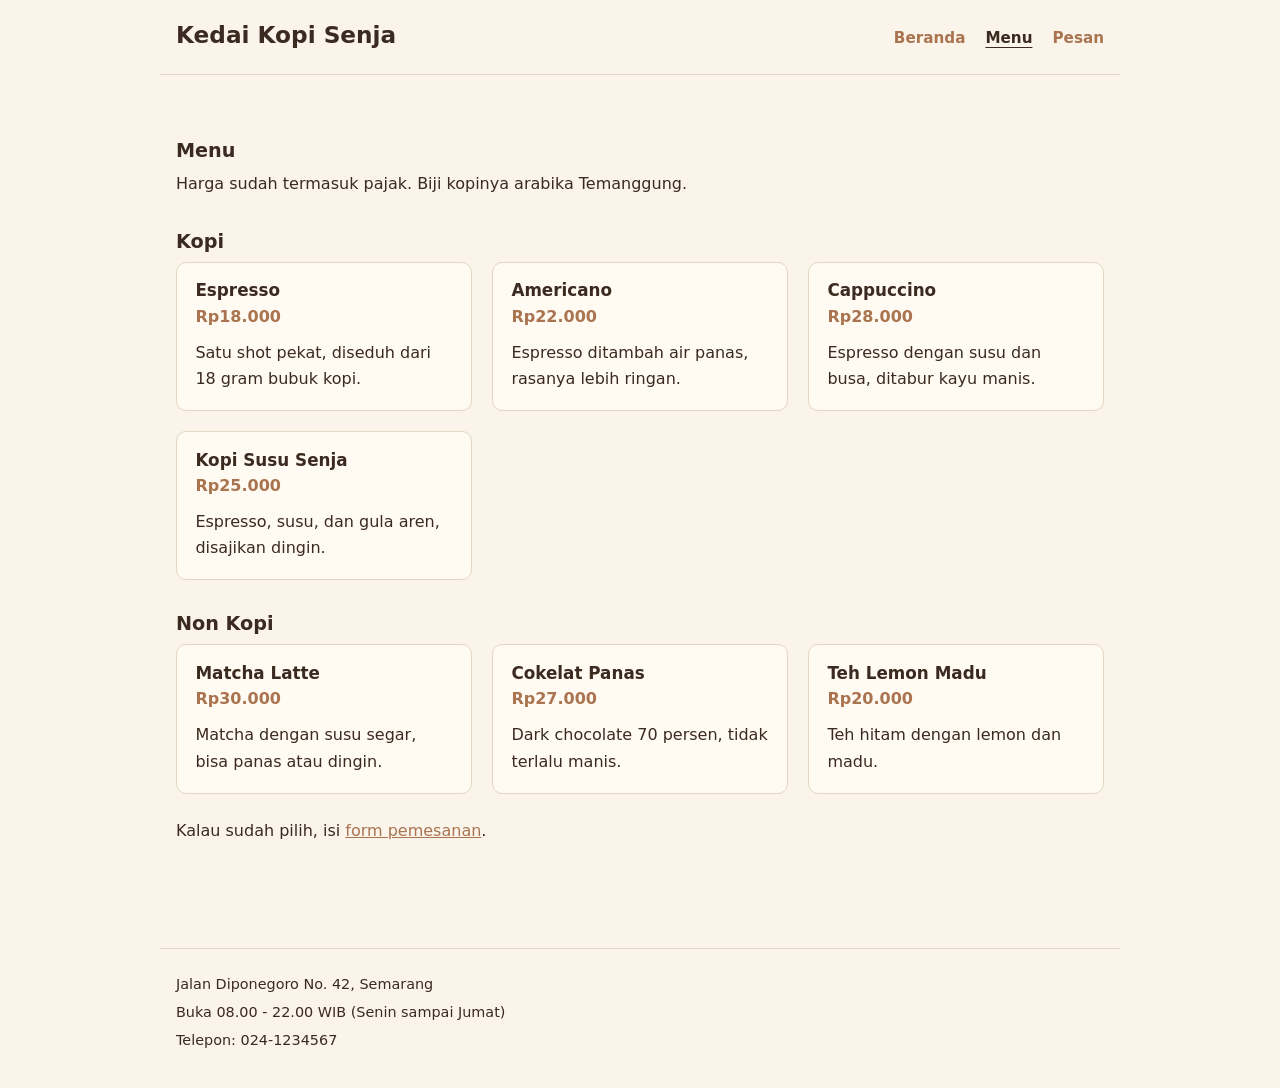
==== menu.html @ 79bfb61e "Tambah CSS dan tata letak responsif untuk tiga halaman" ====
<!doctype html>
<html lang="id">
  <head>
    <meta charset="utf-8" />
    <meta name="viewport" content="width=device-width, initial-scale=1" />
    <title>Kedai Kopi Senja - Menu</title>
    <link rel="stylesheet" href="css/style.css" />
  </head>
  <body>
    <header>
      <h1>Kedai Kopi Senja</h1>
      <nav>
        <ul>
          <li><a href="index.html">Beranda</a></li>
          <li><a class="aktif" href="menu.html">Menu</a></li>
          <li><a href="pesan.html">Pesan</a></li>
        </ul>
      </nav>
    </header>

    <main>
      <h2>Menu</h2>
      <p>Harga sudah termasuk pajak. Biji kopinya arabika Temanggung.</p>

      <section>
        <h2>Kopi</h2>
        <div class="daftar-menu">
          <article class="kartu">
            <h3>Espresso</h3>
            <p class="harga">Rp18.000</p>
            <p>Satu shot pekat, diseduh dari 18 gram bubuk kopi.</p>
          </article>
          <article class="kartu">
            <h3>Americano</h3>
            <p class="harga">Rp22.000</p>
            <p>Espresso ditambah air panas, rasanya lebih ringan.</p>
          </article>
          <article class="kartu">
            <h3>Cappuccino</h3>
            <p class="harga">Rp28.000</p>
            <p>Espresso dengan susu dan busa, ditabur kayu manis.</p>
          </article>
          <article class="kartu">
            <h3>Kopi Susu Senja</h3>
            <p class="harga">Rp25.000</p>
            <p>Espresso, susu, dan gula aren, disajikan dingin.</p>
          </article>
        </div>
      </section>

      <section>
        <h2>Non Kopi</h2>
        <div class="daftar-menu">
          <article class="kartu">
            <h3>Matcha Latte</h3>
            <p class="harga">Rp30.000</p>
            <p>Matcha dengan susu segar, bisa panas atau dingin.</p>
          </article>
          <article class="kartu">
            <h3>Cokelat Panas</h3>
            <p class="harga">Rp27.000</p>
            <p>Dark chocolate 70 persen, tidak terlalu manis.</p>
          </article>
          <article class="kartu">
            <h3>Teh Lemon Madu</h3>
            <p class="harga">Rp20.000</p>
            <p>Teh hitam dengan lemon dan madu.</p>
          </article>
        </div>
      </section>

      <p>Kalau sudah pilih, isi <a href="pesan.html">form pemesanan</a>.</p>
    </main>

    <footer>
      <p>Jalan Diponegoro No. 42, Semarang</p>
      <p>Buka 08.00 - 22.00 WIB (Senin sampai Jumat)</p>
      <p>Telepon: 024-1234567</p>
    </footer>
  </body>
</html>
---- css/style.css ----
/* ---------- Dasar ---------- */

*,
*::before,
*::after {
  box-sizing: border-box;
}

:root {
  --kopi: #3b2a20;
  --krem: #faf4ea;
  --tanah: #a9744f;
  --garis: #e3d6c4;
}

body {
  margin: 0;
  font-family: "Segoe UI", system-ui, sans-serif;
  font-size: 1rem;
  line-height: 1.65;
  color: var(--kopi);
  background-color: var(--krem);
}

h1,
h2,
h3 {
  margin: 0 0 0.5rem;
  line-height: 1.25;
}

h1 {
  font-size: 1.45rem;
}

h2 {
  margin-top: 2rem;
  font-size: 1.2rem;
}

h3 {
  font-size: 1.05rem;
}

p {
  margin: 0 0 1rem;
}

a {
  color: var(--tanah);
}

a:hover {
  color: var(--kopi);
}

a:focus-visible {
  outline: 2px solid var(--tanah);
  outline-offset: 2px;
}

img {
  display: block;
  max-width: 100%;
  height: auto;
}

.foto-kedai {
  margin: 1.5rem 0;
  border-radius: 10px;
}

/* Lebar isi dibatasi lalu ditaruh di tengah layar. */
header,
main,
footer {
  max-width: 960px;
  margin-inline: auto;
  padding-inline: 1rem;
}

/* ---------- Header dan navigasi ---------- */

header {
  padding-block: 1.25rem;
  border-bottom: 1px solid var(--garis);
}

header h1 {
  margin-bottom: 0.75rem;
}

/* Ponsel: judul di atas, link nav di bawahnya. */
nav ul {
  display: flex;
  flex-wrap: wrap;
  gap: 0.25rem 1.25rem;
  margin: 0;
  padding: 0;
  list-style: none;
}

nav a {
  display: inline-block;
  padding-block: 0.2rem;
  font-size: 0.95rem;
  font-weight: 600;
  text-decoration: none;
}

nav a:hover {
  color: var(--kopi);
  text-decoration: underline;
  text-underline-offset: 4px;
}

nav a.aktif {
  color: var(--kopi);
  text-decoration: underline;
  text-underline-offset: 4px;
}

main {
  padding-block: 1.5rem 2rem;
}

main ul {
  margin: 0 0 1rem;
  padding-left: 1.15rem;
}

main ul li {
  margin-bottom: 0.25rem;
}

footer {
  margin-top: 2.5rem;
  padding-block: 1.5rem 2rem;
  border-top: 1px solid var(--garis);
  font-size: 0.9rem;
}

footer p {
  margin: 0 0 0.25rem;
}

/* Tablet dan laptop: judul kiri, nav kanan. */
@media (min-width: 768px) {
  header {
    display: flex;
    align-items: baseline;
    justify-content: space-between;
    gap: 2rem;
  }

  header h1 {
    margin-bottom: 0;
  }

  main {
    padding-block: 2rem 3rem;
  }
}

/* ---------- Card menu ---------- */

/* Ponsel dulu: satu kolom. */
.daftar-menu {
  display: grid;
  grid-template-columns: 1fr;
  gap: 1rem;
  margin: 0 0 1.5rem;
}

.kartu {
  padding: 1.1rem 1.15rem;
  background-color: #fffaf2;
  border: 1px solid var(--garis);
  border-radius: 10px;
}

.kartu h3 {
  margin-bottom: 0.15rem;
}

.kartu .harga {
  margin-bottom: 0.6rem;
  font-weight: 700;
  color: var(--tanah);
}

.kartu p:last-child {
  margin-bottom: 0;
}

@media (min-width: 600px) {
  .daftar-menu {
    grid-template-columns: repeat(2, 1fr);
  }
}

@media (min-width: 960px) {
  .daftar-menu {
    grid-template-columns: repeat(3, 1fr);
    gap: 1.25rem;
  }
}

/* ---------- Form pemesanan ---------- */

form {
  max-width: 36rem;
  margin-bottom: 1rem;
}

form p {
  margin: 0 0 1.1rem;
}

label {
  display: block;
  margin-bottom: 0.35rem;
  font-weight: 600;
}

input,
select,
textarea {
  width: 100%;
  padding: 0.6rem 0.7rem;
  font-family: inherit;
  font-size: 1rem;
  color: var(--kopi);
  background-color: #fffaf2;
  border: 1px solid var(--garis);
  border-radius: 6px;
}

input:focus,
select:focus,
textarea:focus {
  outline: 2px solid var(--tanah);
  outline-offset: 1px;
}

textarea {
  min-height: 6rem;
  resize: vertical;
}

fieldset {
  margin: 0 0 1.1rem;
  padding: 0.75rem 1rem;
  border: 1px solid var(--garis);
  border-radius: 8px;
}

legend {
  padding-inline: 0.35rem;
  font-weight: 600;
}

.pilihan {
  display: flex;
  align-items: center;
  gap: 0.5rem;
  margin-bottom: 0.4rem;
  font-weight: 400;
}

.pilihan:last-child {
  margin-bottom: 0;
}

.pilihan input {
  width: auto;
}

button {
  padding: 0.7rem 1.6rem;
  font-family: inherit;
  font-size: 1rem;
  font-weight: 600;
  color: var(--krem);
  background-color: var(--tanah);
  border: 0;
  border-radius: 6px;
  cursor: pointer;
}

button:hover {
  background-color: var(--kopi);
}

button:focus-visible {
  outline: 2px solid var(--kopi);
  outline-offset: 2px;
}
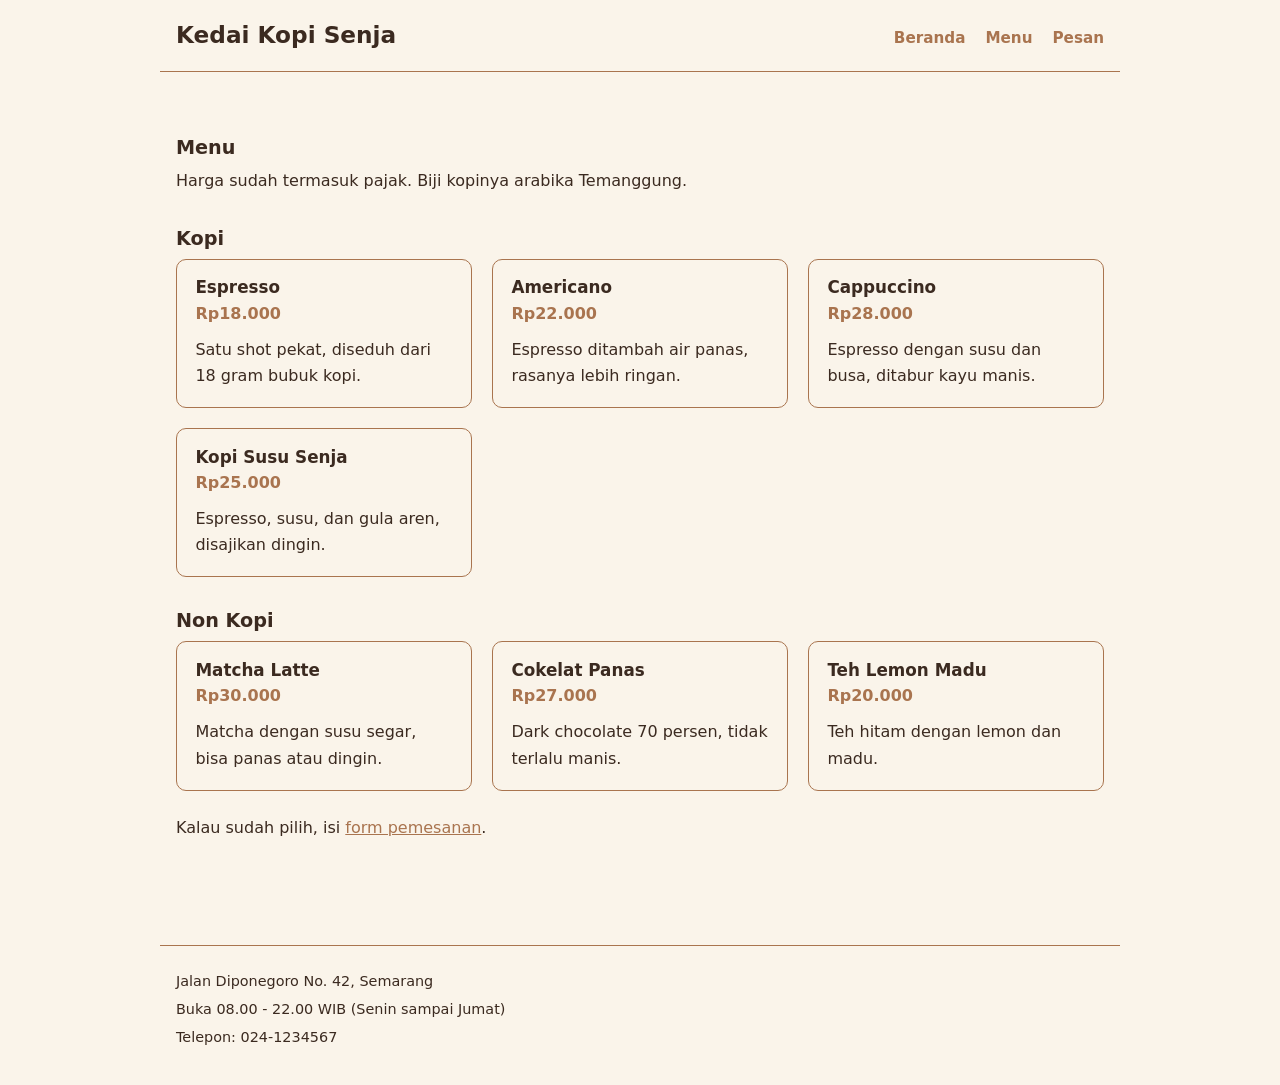
==== commit 4155eba4: "Rapikan CSS: cukup tiga warna dan hapus penanda nav aktif" ====
--- a/menu.html
+++ b/menu.html
@@ -12,7 +12,7 @@
       <nav>
         <ul>
           <li><a href="index.html">Beranda</a></li>
-          <li><a class="aktif" href="menu.html">Menu</a></li>
+          <li><a href="menu.html">Menu</a></li>
           <li><a href="pesan.html">Pesan</a></li>
         </ul>
       </nav>
--- a/css/style.css
+++ b/css/style.css
@@ -1,16 +1,14 @@
-/* ---------- Dasar ---------- */
+/* Tiga warna utama: cokelat tua, krem, dan tanah. */
+:root {
+  --kopi: #3b2a20;
+  --krem: #faf4ea;
+  --tanah: #a9744f;
+}
 
 *,
 *::before,
 *::after {
   box-sizing: border-box;
-}
-
-:root {
-  --kopi: #3b2a20;
-  --krem: #faf4ea;
-  --tanah: #a9744f;
-  --garis: #e3d6c4;
 }
 
 body {
@@ -54,23 +52,18 @@
   color: var(--kopi);
 }
 
-a:focus-visible {
-  outline: 2px solid var(--tanah);
-  outline-offset: 2px;
-}
-
 img {
   display: block;
   max-width: 100%;
   height: auto;
 }
 
-.foto-kedai {
+main img {
   margin: 1.5rem 0;
   border-radius: 10px;
 }
 
-/* Lebar isi dibatasi lalu ditaruh di tengah layar. */
+/* Isi dibatasi 960px lalu ditaruh di tengah. */
 header,
 main,
 footer {
@@ -79,18 +72,17 @@
   padding-inline: 1rem;
 }
 
-/* ---------- Header dan navigasi ---------- */
+/* Header dan navigasi */
 
 header {
   padding-block: 1.25rem;
-  border-bottom: 1px solid var(--garis);
+  border-bottom: 1px solid var(--tanah);
 }
 
 header h1 {
   margin-bottom: 0.75rem;
 }
 
-/* Ponsel: judul di atas, link nav di bawahnya. */
 nav ul {
   display: flex;
   flex-wrap: wrap;
@@ -101,20 +93,12 @@
 }
 
 nav a {
-  display: inline-block;
-  padding-block: 0.2rem;
   font-size: 0.95rem;
   font-weight: 600;
   text-decoration: none;
 }
 
 nav a:hover {
-  color: var(--kopi);
-  text-decoration: underline;
-  text-underline-offset: 4px;
-}
-
-nav a.aktif {
   color: var(--kopi);
   text-decoration: underline;
   text-underline-offset: 4px;
@@ -136,7 +120,7 @@
 footer {
   margin-top: 2.5rem;
   padding-block: 1.5rem 2rem;
-  border-top: 1px solid var(--garis);
+  border-top: 1px solid var(--tanah);
   font-size: 0.9rem;
 }
 
@@ -162,20 +146,17 @@
   }
 }
 
-/* ---------- Card menu ---------- */
-
-/* Ponsel dulu: satu kolom. */
+/* Card menu: ponsel satu kolom dulu. */
 .daftar-menu {
   display: grid;
   grid-template-columns: 1fr;
   gap: 1rem;
-  margin: 0 0 1.5rem;
+  margin-bottom: 1.5rem;
 }
 
 .kartu {
   padding: 1.1rem 1.15rem;
-  background-color: #fffaf2;
-  border: 1px solid var(--garis);
+  border: 1px solid var(--tanah);
   border-radius: 10px;
 }
 
@@ -183,7 +164,7 @@
   margin-bottom: 0.15rem;
 }
 
-.kartu .harga {
+.harga {
   margin-bottom: 0.6rem;
   font-weight: 700;
   color: var(--tanah);
@@ -206,7 +187,7 @@
   }
 }
 
-/* ---------- Form pemesanan ---------- */
+/* Form pemesanan */
 
 form {
   max-width: 36rem;
@@ -231,8 +212,8 @@
   font-family: inherit;
   font-size: 1rem;
   color: var(--kopi);
-  background-color: #fffaf2;
-  border: 1px solid var(--garis);
+  background-color: var(--krem);
+  border: 1px solid var(--tanah);
   border-radius: 6px;
 }
 
@@ -251,7 +232,7 @@
 fieldset {
   margin: 0 0 1.1rem;
   padding: 0.75rem 1rem;
-  border: 1px solid var(--garis);
+  border: 1px solid var(--tanah);
   border-radius: 8px;
 }
 
@@ -291,8 +272,3 @@
 button:hover {
   background-color: var(--kopi);
 }
-
-button:focus-visible {
-  outline: 2px solid var(--kopi);
-  outline-offset: 2px;
-}
